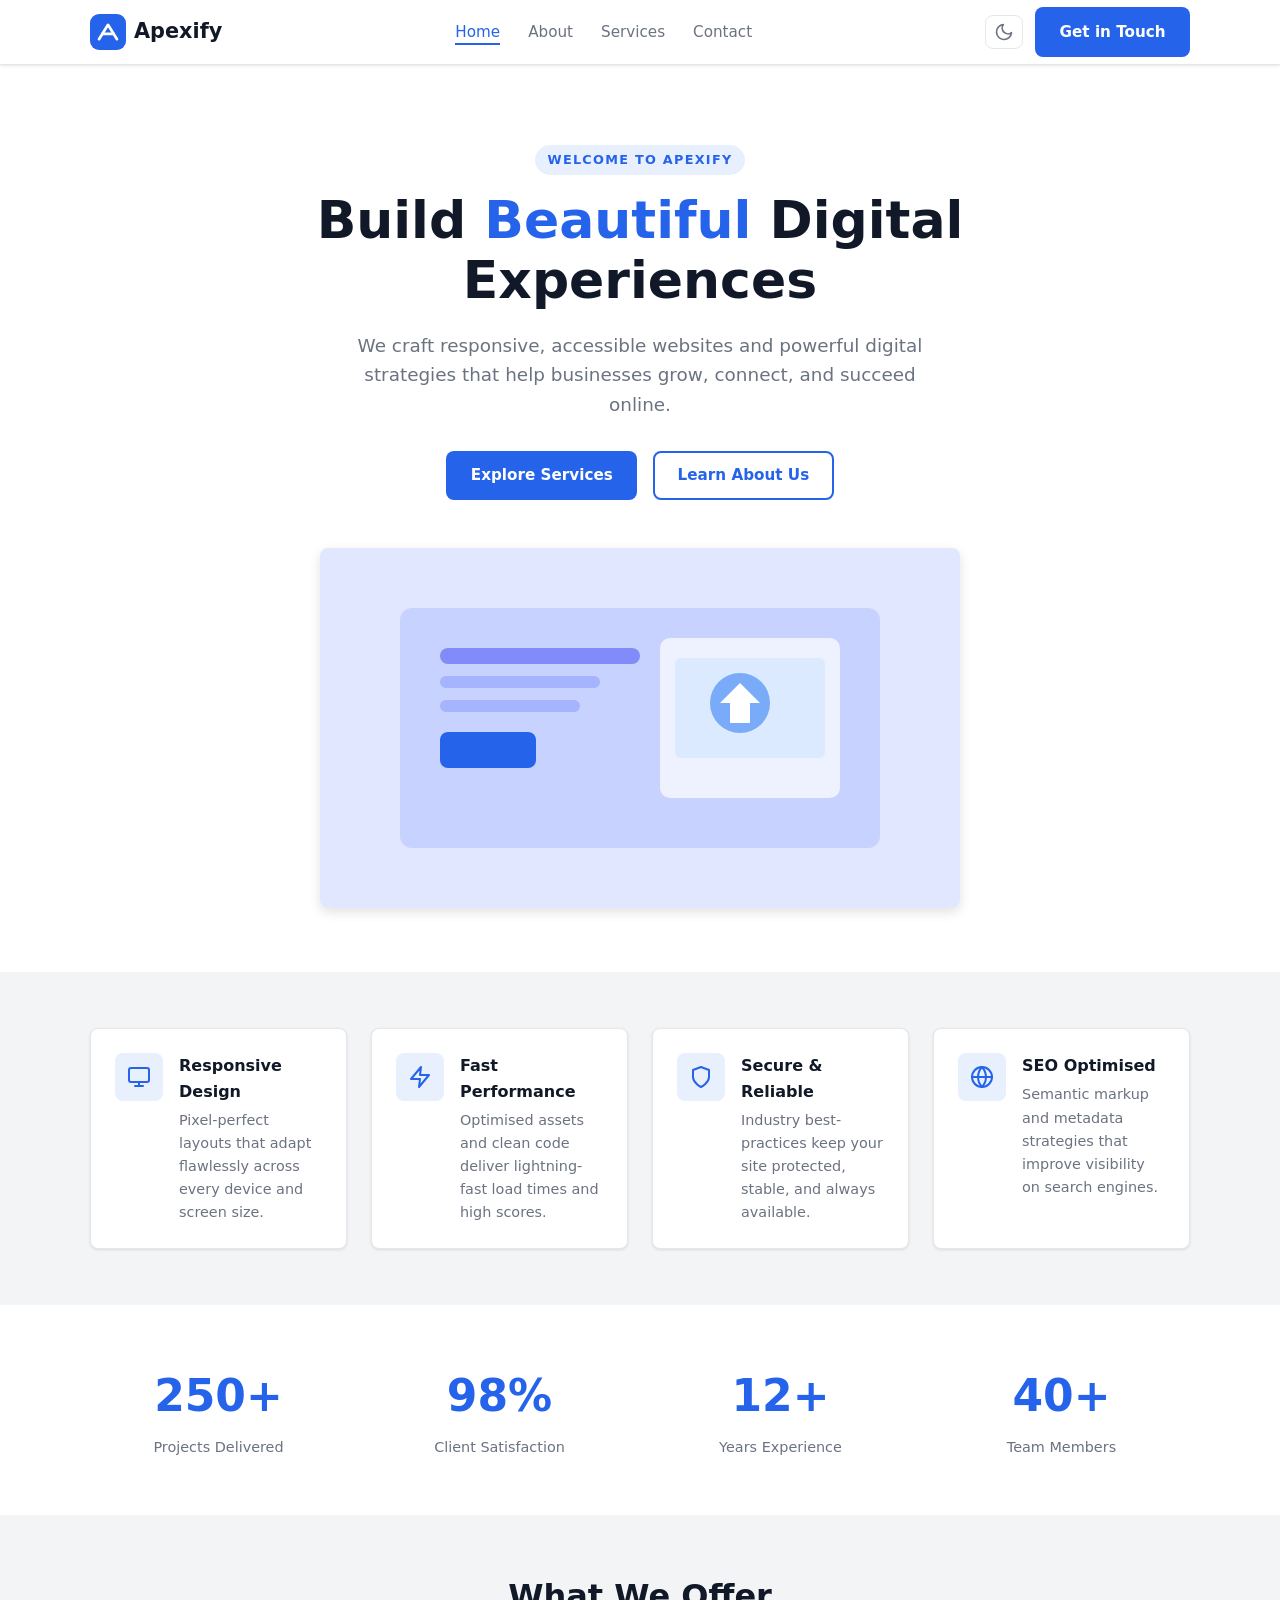
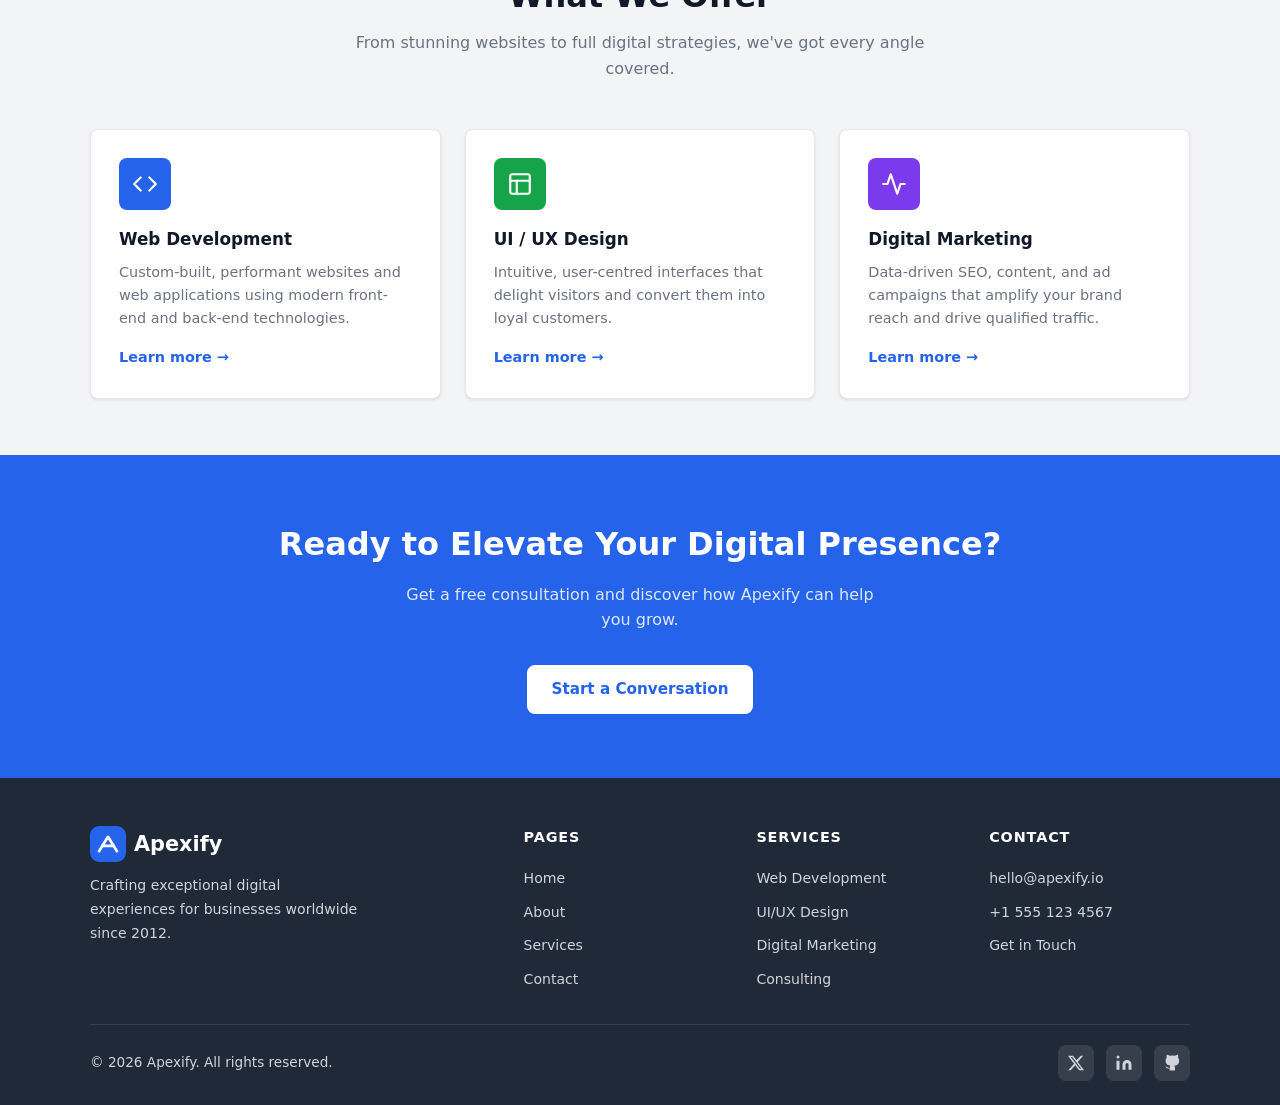
==== index.html @ 5caa7f43 "Add responsive multi-page website (Home, About, Services, Contact) with dark mode toggle" ====
<!DOCTYPE html>
<html lang="en">
<head>
  <meta charset="UTF-8" />
  <meta name="viewport" content="width=device-width, initial-scale=1.0" />
  <title>Apexify – Home</title>
  <meta name="description" content="Apexify delivers world-class web design, development, and digital marketing solutions tailored to your business." />
  <link rel="icon" type="image/svg+xml" href="images/logo.svg" />
  <link rel="stylesheet" href="css/style.css" />
</head>
<body>

  <!-- ===== Navigation ===== -->
  <nav class="navbar" role="navigation" aria-label="Main navigation">
    <div class="container nav-inner">
      <a href="index.html" class="nav-logo">
        <img src="images/logo.svg" alt="Apexify logo" width="36" height="36" />
        Apexify
      </a>

      <ul class="nav-links" role="list">
        <li><a href="index.html">Home</a></li>
        <li><a href="about.html">About</a></li>
        <li><a href="services.html">Services</a></li>
        <li><a href="contact.html">Contact</a></li>
      </ul>

      <div class="nav-actions">
        <button class="theme-toggle" id="theme-toggle" aria-label="Toggle dark mode">
          <!-- Sun icon (shown in dark mode) -->
          <svg class="icon-sun" xmlns="http://www.w3.org/2000/svg" width="20" height="20" viewBox="0 0 24 24"
               fill="none" stroke="currentColor" stroke-width="2" stroke-linecap="round" stroke-linejoin="round"
               aria-hidden="true">
            <circle cx="12" cy="12" r="5"/>
            <line x1="12" y1="1" x2="12" y2="3"/>
            <line x1="12" y1="21" x2="12" y2="23"/>
            <line x1="4.22" y1="4.22" x2="5.64" y2="5.64"/>
            <line x1="18.36" y1="18.36" x2="19.78" y2="19.78"/>
            <line x1="1" y1="12" x2="3" y2="12"/>
            <line x1="21" y1="12" x2="23" y2="12"/>
            <line x1="4.22" y1="19.78" x2="5.64" y2="18.36"/>
            <line x1="18.36" y1="5.64" x2="19.78" y2="4.22"/>
          </svg>
          <!-- Moon icon (shown in light mode) -->
          <svg class="icon-moon" xmlns="http://www.w3.org/2000/svg" width="20" height="20" viewBox="0 0 24 24"
               fill="none" stroke="currentColor" stroke-width="2" stroke-linecap="round" stroke-linejoin="round"
               aria-hidden="true">
            <path d="M21 12.79A9 9 0 1 1 11.21 3 7 7 0 0 0 21 12.79z"/>
          </svg>
        </button>
        <a href="contact.html" class="btn btn-primary">Get in Touch</a>
        <button class="hamburger" id="hamburger" aria-label="Open menu" aria-expanded="false" aria-controls="mobile-menu">
          <span></span><span></span><span></span>
        </button>
      </div>
    </div>

    <!-- Mobile Menu -->
    <div class="mobile-menu" id="mobile-menu" role="menu">
      <a href="index.html" role="menuitem">Home</a>
      <a href="about.html" role="menuitem">About</a>
      <a href="services.html" role="menuitem">Services</a>
      <a href="contact.html" role="menuitem">Contact</a>
    </div>
  </nav>

  <main>

    <!-- ===== Hero ===== -->
    <section class="hero" aria-label="Hero">
      <div class="container">
        <span class="hero-eyebrow">Welcome to Apexify</span>
        <h1>Build <span>Beautiful</span> Digital<br>Experiences</h1>
        <p class="hero-description">
          We craft responsive, accessible websites and powerful digital strategies
          that help businesses grow, connect, and succeed online.
        </p>
        <div class="hero-cta">
          <a href="services.html" class="btn btn-primary">Explore Services</a>
          <a href="about.html" class="btn btn-outline">Learn About Us</a>
        </div>
        <div class="hero-image">
          <img src="images/hero.svg" alt="Website dashboard illustration" width="640" height="360" />
        </div>
      </div>
    </section>

    <!-- ===== Features Strip ===== -->
    <section class="features-strip" aria-label="Key features">
      <div class="container">
        <div class="features-grid">

          <div class="feature-card">
            <div class="feature-icon" aria-hidden="true">
              <svg xmlns="http://www.w3.org/2000/svg" viewBox="0 0 24 24" fill="none"
                   stroke="currentColor" stroke-width="2" stroke-linecap="round" stroke-linejoin="round">
                <rect x="2" y="3" width="20" height="14" rx="2"/>
                <path d="M8 21h8M12 17v4"/>
              </svg>
            </div>
            <div>
              <h3>Responsive Design</h3>
              <p>Pixel-perfect layouts that adapt flawlessly across every device and screen size.</p>
            </div>
          </div>

          <div class="feature-card">
            <div class="feature-icon" aria-hidden="true">
              <svg xmlns="http://www.w3.org/2000/svg" viewBox="0 0 24 24" fill="none"
                   stroke="currentColor" stroke-width="2" stroke-linecap="round" stroke-linejoin="round">
                <path d="M13 2L3 14h9l-1 8 10-12h-9l1-8z"/>
              </svg>
            </div>
            <div>
              <h3>Fast Performance</h3>
              <p>Optimised assets and clean code deliver lightning-fast load times and high scores.</p>
            </div>
          </div>

          <div class="feature-card">
            <div class="feature-icon" aria-hidden="true">
              <svg xmlns="http://www.w3.org/2000/svg" viewBox="0 0 24 24" fill="none"
                   stroke="currentColor" stroke-width="2" stroke-linecap="round" stroke-linejoin="round">
                <path d="M12 22s8-4 8-10V5l-8-3-8 3v7c0 6 8 10 8 10z"/>
              </svg>
            </div>
            <div>
              <h3>Secure & Reliable</h3>
              <p>Industry best-practices keep your site protected, stable, and always available.</p>
            </div>
          </div>

          <div class="feature-card">
            <div class="feature-icon" aria-hidden="true">
              <svg xmlns="http://www.w3.org/2000/svg" viewBox="0 0 24 24" fill="none"
                   stroke="currentColor" stroke-width="2" stroke-linecap="round" stroke-linejoin="round">
                <circle cx="12" cy="12" r="10"/>
                <line x1="2" y1="12" x2="22" y2="12"/>
                <path d="M12 2a15.3 15.3 0 0 1 4 10 15.3 15.3 0 0 1-4 10 15.3 15.3 0 0 1-4-10 15.3 15.3 0 0 1 4-10z"/>
              </svg>
            </div>
            <div>
              <h3>SEO Optimised</h3>
              <p>Semantic markup and metadata strategies that improve visibility on search engines.</p>
            </div>
          </div>

        </div>
      </div>
    </section>

    <!-- ===== Stats ===== -->
    <section class="stats" aria-label="Company statistics">
      <div class="container">
        <div class="stats-grid">
          <div class="stat-item">
            <h3>250+</h3>
            <p>Projects Delivered</p>
          </div>
          <div class="stat-item">
            <h3>98%</h3>
            <p>Client Satisfaction</p>
          </div>
          <div class="stat-item">
            <h3>12+</h3>
            <p>Years Experience</p>
          </div>
          <div class="stat-item">
            <h3>40+</h3>
            <p>Team Members</p>
          </div>
        </div>
      </div>
    </section>

    <!-- ===== Services Preview ===== -->
    <section class="services-preview" aria-label="Services overview">
      <div class="container">
        <div class="section-header">
          <h2 class="section-title">What We Offer</h2>
          <p class="section-subtitle">
            From stunning websites to full digital strategies, we've got every angle covered.
          </p>
        </div>
        <div class="cards-grid">

          <article class="card">
            <div class="card-icon blue" aria-hidden="true">
              <svg xmlns="http://www.w3.org/2000/svg" viewBox="0 0 24 24" fill="none"
                   stroke="currentColor" stroke-width="2" stroke-linecap="round" stroke-linejoin="round">
                <polyline points="16 18 22 12 16 6"/>
                <polyline points="8 6 2 12 8 18"/>
              </svg>
            </div>
            <h3>Web Development</h3>
            <p>Custom-built, performant websites and web applications using modern front-end and back-end technologies.</p>
            <a href="services.html" class="card-link">Learn more →</a>
          </article>

          <article class="card">
            <div class="card-icon green" aria-hidden="true">
              <svg xmlns="http://www.w3.org/2000/svg" viewBox="0 0 24 24" fill="none"
                   stroke="currentColor" stroke-width="2" stroke-linecap="round" stroke-linejoin="round">
                <rect x="3" y="3" width="18" height="18" rx="2"/>
                <path d="M3 9h18M9 21V9"/>
              </svg>
            </div>
            <h3>UI / UX Design</h3>
            <p>Intuitive, user-centred interfaces that delight visitors and convert them into loyal customers.</p>
            <a href="services.html" class="card-link">Learn more →</a>
          </article>

          <article class="card">
            <div class="card-icon purple" aria-hidden="true">
              <svg xmlns="http://www.w3.org/2000/svg" viewBox="0 0 24 24" fill="none"
                   stroke="currentColor" stroke-width="2" stroke-linecap="round" stroke-linejoin="round">
                <polyline points="22 12 18 12 15 21 9 3 6 12 2 12"/>
              </svg>
            </div>
            <h3>Digital Marketing</h3>
            <p>Data-driven SEO, content, and ad campaigns that amplify your brand reach and drive qualified traffic.</p>
            <a href="services.html" class="card-link">Learn more →</a>
          </article>

        </div>
      </div>
    </section>

    <!-- ===== CTA Banner ===== -->
    <section class="cta-banner" aria-label="Call to action">
      <div class="container">
        <h2>Ready to Elevate Your Digital Presence?</h2>
        <p>Get a free consultation and discover how Apexify can help you grow.</p>
        <a href="contact.html" class="btn btn-white">Start a Conversation</a>
      </div>
    </section>

  </main>

  <!-- ===== Footer ===== -->
  <footer class="footer" role="contentinfo">
    <div class="container">
      <div class="footer-grid">
        <div class="footer-brand">
          <a href="index.html" class="nav-logo">
            <img src="images/logo.svg" alt="Apexify logo" width="32" height="32" />
            Apexify
          </a>
          <p>Crafting exceptional digital experiences for businesses worldwide since 2012.</p>
        </div>

        <div class="footer-col">
          <h4>Pages</h4>
          <ul>
            <li><a href="index.html">Home</a></li>
            <li><a href="about.html">About</a></li>
            <li><a href="services.html">Services</a></li>
            <li><a href="contact.html">Contact</a></li>
          </ul>
        </div>

        <div class="footer-col">
          <h4>Services</h4>
          <ul>
            <li><a href="services.html">Web Development</a></li>
            <li><a href="services.html">UI/UX Design</a></li>
            <li><a href="services.html">Digital Marketing</a></li>
            <li><a href="services.html">Consulting</a></li>
          </ul>
        </div>

        <div class="footer-col">
          <h4>Contact</h4>
          <ul>
            <li><a href="mailto:hello@apexify.io">hello@apexify.io</a></li>
            <li><a href="tel:+15551234567">+1 555 123 4567</a></li>
            <li><a href="contact.html">Get in Touch</a></li>
          </ul>
        </div>
      </div>

      <div class="footer-bottom">
        <p>&copy; <span id="year"></span> Apexify. All rights reserved.</p>
        <div class="social-links" aria-label="Social media links">
          <!-- Twitter / X -->
          <a href="#" aria-label="Twitter">
            <svg xmlns="http://www.w3.org/2000/svg" viewBox="0 0 24 24" fill="currentColor" aria-hidden="true">
              <path d="M18.244 2.25h3.308l-7.227 8.26 8.502 11.24H16.17l-5.214-6.817L4.99 21.75H1.68l7.73-8.835L1.254 2.25H8.08l4.713 6.231zm-1.161 17.52h1.833L7.084 4.126H5.117z"/>
            </svg>
          </a>
          <!-- LinkedIn -->
          <a href="#" aria-label="LinkedIn">
            <svg xmlns="http://www.w3.org/2000/svg" viewBox="0 0 24 24" fill="currentColor" aria-hidden="true">
              <path d="M16 8a6 6 0 0 1 6 6v7h-4v-7a2 2 0 0 0-2-2 2 2 0 0 0-2 2v7h-4v-7a6 6 0 0 1 6-6z"/>
              <rect x="2" y="9" width="4" height="12"/>
              <circle cx="4" cy="4" r="2"/>
            </svg>
          </a>
          <!-- GitHub -->
          <a href="#" aria-label="GitHub">
            <svg xmlns="http://www.w3.org/2000/svg" viewBox="0 0 24 24" fill="currentColor" aria-hidden="true">
              <path d="M9 19c-5 1.5-5-2.5-7-3m14 6v-3.87a3.37 3.37 0 0 0-.94-2.61c3.14-.35 6.44-1.54 6.44-7A5.44 5.44 0 0 0 20 4.77 5.07 5.07 0 0 0 19.91 1S18.73.65 16 2.48a13.38 13.38 0 0 0-7 0C6.27.65 5.09 1 5.09 1A5.07 5.07 0 0 0 5 4.77a5.44 5.44 0 0 0-1.5 3.78c0 5.42 3.3 6.61 6.44 7A3.37 3.37 0 0 0 9 18.13V22"/>
            </svg>
          </a>
        </div>
      </div>
    </div>
  </footer>

  <!-- Back to top -->
  <button class="back-to-top" id="back-to-top" aria-label="Back to top">
    <svg xmlns="http://www.w3.org/2000/svg" viewBox="0 0 24 24" fill="none"
         stroke="currentColor" stroke-width="2" stroke-linecap="round" stroke-linejoin="round" aria-hidden="true">
      <polyline points="18 15 12 9 6 15"/>
    </svg>
  </button>

  <script>
    document.getElementById('year').textContent = new Date().getFullYear();
  </script>
  <script src="js/main.js"></script>
</body>
</html>
---- css/style.css ----
/* =========================================================
   style.css – Mobile-first responsive stylesheet
   ========================================================= */

/* ---------- CSS Custom Properties ---------- */
:root {
  --clr-primary: #2563eb;
  --clr-primary-dark: #1d4ed8;
  --clr-accent: #f59e0b;
  --clr-bg: #ffffff;
  --clr-bg-alt: #f3f4f6;
  --clr-text: #111827;
  --clr-text-muted: #6b7280;
  --clr-border: #e5e7eb;
  --clr-card-bg: #ffffff;
  --clr-nav-bg: #ffffff;
  --clr-footer-bg: #1f2937;
  --clr-footer-text: #d1d5db;
  --shadow-sm: 0 1px 3px rgba(0, 0, 0, 0.1);
  --shadow-md: 0 4px 12px rgba(0, 0, 0, 0.12);
  --radius: 0.5rem;
  --transition: 0.3s ease;
  --font-sans: 'Segoe UI', system-ui, -apple-system, sans-serif;
  --max-w: 1100px;
}

/* Dark Mode */
[data-theme="dark"] {
  --clr-bg: #0f172a;
  --clr-bg-alt: #1e293b;
  --clr-text: #f1f5f9;
  --clr-text-muted: #94a3b8;
  --clr-border: #334155;
  --clr-card-bg: #1e293b;
  --clr-nav-bg: #0f172a;
  --clr-footer-bg: #020617;
  --clr-footer-text: #94a3b8;
  --shadow-sm: 0 1px 3px rgba(0, 0, 0, 0.4);
  --shadow-md: 0 4px 12px rgba(0, 0, 0, 0.5);
}

/* ---------- Reset & Base ---------- */
*, *::before, *::after {
  box-sizing: border-box;
  margin: 0;
  padding: 0;
}

html {
  scroll-behavior: smooth;
  font-size: 16px;
}

body {
  font-family: var(--font-sans);
  background-color: var(--clr-bg);
  color: var(--clr-text);
  line-height: 1.6;
  transition: background-color var(--transition), color var(--transition);
}

img {
  max-width: 100%;
  height: auto;
  display: block;
}

a {
  color: var(--clr-primary);
  text-decoration: none;
  transition: color var(--transition);
}

a:hover {
  color: var(--clr-primary-dark);
}

ul {
  list-style: none;
}

/* ---------- Utility ---------- */
.container {
  width: 90%;
  max-width: var(--max-w);
  margin-inline: auto;
}

.section-title {
  font-size: clamp(1.5rem, 4vw, 2rem);
  font-weight: 700;
  margin-bottom: 0.5rem;
  color: var(--clr-text);
}

.section-subtitle {
  font-size: 1rem;
  color: var(--clr-text-muted);
  margin-bottom: 2.5rem;
  max-width: 600px;
}

.section-header {
  text-align: center;
  margin-bottom: 3rem;
}

.section-header .section-subtitle {
  margin-inline: auto;
}

.btn {
  display: inline-flex;
  align-items: center;
  gap: 0.4rem;
  padding: 0.65rem 1.4rem;
  border-radius: var(--radius);
  font-weight: 600;
  font-size: 0.95rem;
  cursor: pointer;
  transition: background-color var(--transition), color var(--transition), transform 0.15s;
  border: 2px solid transparent;
}

.btn:active {
  transform: scale(0.97);
}

.btn-primary {
  background: var(--clr-primary);
  color: #fff;
}

.btn-primary:hover {
  background: var(--clr-primary-dark);
  color: #fff;
}

.btn-outline {
  background: transparent;
  color: var(--clr-primary);
  border-color: var(--clr-primary);
}

.btn-outline:hover {
  background: var(--clr-primary);
  color: #fff;
}

/* ---------- Navigation ---------- */
.navbar {
  position: sticky;
  top: 0;
  z-index: 100;
  background: var(--clr-nav-bg);
  border-bottom: 1px solid var(--clr-border);
  box-shadow: var(--shadow-sm);
  transition: background-color var(--transition);
}

.nav-inner {
  display: flex;
  align-items: center;
  justify-content: space-between;
  height: 64px;
}

.nav-logo {
  display: flex;
  align-items: center;
  gap: 0.5rem;
  font-size: 1.3rem;
  font-weight: 700;
  color: var(--clr-text);
}

.nav-logo img {
  width: 36px;
  height: 36px;
}

.nav-links {
  display: none;
  gap: 1.75rem;
}

.nav-links a {
  font-size: 0.95rem;
  font-weight: 500;
  color: var(--clr-text-muted);
  position: relative;
  padding-bottom: 2px;
}

.nav-links a::after {
  content: '';
  position: absolute;
  bottom: -2px;
  left: 0;
  width: 0;
  height: 2px;
  background: var(--clr-primary);
  transition: width var(--transition);
}

.nav-links a:hover,
.nav-links a.active {
  color: var(--clr-primary);
}

.nav-links a:hover::after,
.nav-links a.active::after {
  width: 100%;
}

.nav-actions {
  display: flex;
  align-items: center;
  gap: 0.75rem;
}

/* Dark Mode Toggle Button */
.theme-toggle {
  background: none;
  border: 1px solid var(--clr-border);
  border-radius: var(--radius);
  padding: 0.4rem 0.5rem;
  cursor: pointer;
  display: flex;
  align-items: center;
  justify-content: center;
  color: var(--clr-text-muted);
  transition: background-color var(--transition), border-color var(--transition), color var(--transition);
}

.theme-toggle:hover {
  background: var(--clr-bg-alt);
  color: var(--clr-text);
}

.theme-toggle .icon-sun { display: none; }
.theme-toggle .icon-moon { display: block; }

[data-theme="dark"] .theme-toggle .icon-sun { display: block; }
[data-theme="dark"] .theme-toggle .icon-moon { display: none; }

/* Hamburger */
.hamburger {
  background: none;
  border: none;
  cursor: pointer;
  padding: 0.4rem;
  display: flex;
  flex-direction: column;
  gap: 5px;
}

.hamburger span {
  display: block;
  width: 24px;
  height: 2px;
  background: var(--clr-text);
  border-radius: 2px;
  transition: transform var(--transition), opacity var(--transition);
}

.hamburger.open span:nth-child(1) { transform: translateY(7px) rotate(45deg); }
.hamburger.open span:nth-child(2) { opacity: 0; }
.hamburger.open span:nth-child(3) { transform: translateY(-7px) rotate(-45deg); }

/* Mobile Menu */
.mobile-menu {
  display: none;
  flex-direction: column;
  gap: 0;
  background: var(--clr-nav-bg);
  border-top: 1px solid var(--clr-border);
}

.mobile-menu.open {
  display: flex;
}

.mobile-menu a {
  padding: 0.85rem 1.5rem;
  font-weight: 500;
  color: var(--clr-text-muted);
  border-bottom: 1px solid var(--clr-border);
}

.mobile-menu a:hover,
.mobile-menu a.active {
  color: var(--clr-primary);
  background: var(--clr-bg-alt);
}

/* ---------- Hero Section ---------- */
.hero {
  padding: 4rem 0 3rem;
  text-align: center;
}

.hero-eyebrow {
  display: inline-block;
  font-size: 0.8rem;
  font-weight: 700;
  letter-spacing: 0.1em;
  text-transform: uppercase;
  color: var(--clr-primary);
  background: rgba(37, 99, 235, 0.1);
  padding: 0.3rem 0.8rem;
  border-radius: 999px;
  margin-bottom: 1rem;
}

.hero h1 {
  font-size: clamp(2rem, 6vw, 3.25rem);
  font-weight: 800;
  line-height: 1.15;
  margin-bottom: 1.25rem;
  color: var(--clr-text);
}

.hero h1 span {
  color: var(--clr-primary);
}

.hero-description {
  font-size: clamp(1rem, 2.5vw, 1.15rem);
  color: var(--clr-text-muted);
  max-width: 580px;
  margin-inline: auto;
  margin-bottom: 2rem;
}

.hero-cta {
  display: flex;
  gap: 1rem;
  justify-content: center;
  flex-wrap: wrap;
}

.hero-image {
  margin-top: 3rem;
  display: flex;
  justify-content: center;
}

.hero-image img {
  border-radius: var(--radius);
  box-shadow: var(--shadow-md);
  max-width: 640px;
  width: 100%;
}

/* ---------- Features Strip ---------- */
.features-strip {
  padding: 3.5rem 0;
  background: var(--clr-bg-alt);
  transition: background-color var(--transition);
}

.features-grid {
  display: grid;
  grid-template-columns: 1fr;
  gap: 1.5rem;
}

.feature-card {
  background: var(--clr-card-bg);
  border: 1px solid var(--clr-border);
  border-radius: var(--radius);
  padding: 1.5rem;
  display: flex;
  gap: 1rem;
  align-items: flex-start;
  box-shadow: var(--shadow-sm);
  transition: box-shadow var(--transition), background-color var(--transition), border-color var(--transition);
}

.feature-card:hover {
  box-shadow: var(--shadow-md);
}

.feature-icon {
  flex-shrink: 0;
  width: 48px;
  height: 48px;
  background: rgba(37, 99, 235, 0.1);
  border-radius: var(--radius);
  display: flex;
  align-items: center;
  justify-content: center;
  color: var(--clr-primary);
}

.feature-icon svg {
  width: 24px;
  height: 24px;
}

.feature-card h3 {
  font-size: 1rem;
  font-weight: 600;
  margin-bottom: 0.3rem;
}

.feature-card p {
  font-size: 0.9rem;
  color: var(--clr-text-muted);
}

/* ---------- Stats Section ---------- */
.stats {
  padding: 3.5rem 0;
}

.stats-grid {
  display: grid;
  grid-template-columns: repeat(2, 1fr);
  gap: 1.5rem;
  text-align: center;
}

.stat-item h3 {
  font-size: clamp(2rem, 5vw, 2.75rem);
  font-weight: 800;
  color: var(--clr-primary);
}

.stat-item p {
  font-size: 0.9rem;
  color: var(--clr-text-muted);
  margin-top: 0.25rem;
}

/* ---------- Services Preview Cards ---------- */
.services-preview {
  padding: 3.5rem 0;
  background: var(--clr-bg-alt);
  transition: background-color var(--transition);
}

.cards-grid {
  display: grid;
  grid-template-columns: 1fr;
  gap: 1.5rem;
}

.card {
  background: var(--clr-card-bg);
  border: 1px solid var(--clr-border);
  border-radius: var(--radius);
  padding: 1.75rem;
  box-shadow: var(--shadow-sm);
  transition: transform 0.2s, box-shadow var(--transition), background-color var(--transition), border-color var(--transition);
}

.card:hover {
  transform: translateY(-3px);
  box-shadow: var(--shadow-md);
}

.card-icon {
  width: 52px;
  height: 52px;
  border-radius: var(--radius);
  display: flex;
  align-items: center;
  justify-content: center;
  margin-bottom: 1rem;
  color: #fff;
}

.card-icon.blue   { background: #2563eb; }
.card-icon.green  { background: #16a34a; }
.card-icon.purple { background: #7c3aed; }
.card-icon.orange { background: #ea580c; }

.card-icon svg {
  width: 26px;
  height: 26px;
}

.card h3 {
  font-size: 1.05rem;
  font-weight: 600;
  margin-bottom: 0.5rem;
}

.card p {
  font-size: 0.9rem;
  color: var(--clr-text-muted);
  line-height: 1.6;
}

.card-link {
  display: inline-flex;
  align-items: center;
  gap: 0.3rem;
  margin-top: 1rem;
  font-size: 0.9rem;
  font-weight: 600;
  color: var(--clr-primary);
}

.card-link:hover {
  gap: 0.5rem;
}

/* ---------- CTA Banner ---------- */
.cta-banner {
  padding: 4rem 0;
  background: var(--clr-primary);
  text-align: center;
  color: #fff;
}

.cta-banner h2 {
  font-size: clamp(1.5rem, 4vw, 2rem);
  font-weight: 700;
  margin-bottom: 0.75rem;
}

.cta-banner p {
  font-size: 1rem;
  opacity: 0.85;
  margin-bottom: 2rem;
  max-width: 500px;
  margin-inline: auto;
  margin-bottom: 2rem;
}

.cta-banner .btn-white {
  background: #fff;
  color: var(--clr-primary);
  border-color: #fff;
}

.cta-banner .btn-white:hover {
  background: #e0e7ff;
  color: var(--clr-primary-dark);
}

/* ---------- About Page ---------- */
.page-hero {
  padding: 3.5rem 0 2.5rem;
  background: var(--clr-bg-alt);
  transition: background-color var(--transition);
}

.page-hero h1 {
  font-size: clamp(1.8rem, 5vw, 2.75rem);
  font-weight: 800;
  margin-bottom: 0.75rem;
}

.page-hero p {
  font-size: 1.05rem;
  color: var(--clr-text-muted);
  max-width: 600px;
}

.about-intro {
  padding: 3.5rem 0;
}

.about-grid {
  display: grid;
  grid-template-columns: 1fr;
  gap: 2.5rem;
  align-items: center;
}

.about-text h2 {
  font-size: clamp(1.4rem, 3.5vw, 1.9rem);
  font-weight: 700;
  margin-bottom: 1rem;
}

.about-text p {
  color: var(--clr-text-muted);
  margin-bottom: 1rem;
}

.about-image img {
  border-radius: var(--radius);
  box-shadow: var(--shadow-md);
}

.values {
  padding: 3.5rem 0;
  background: var(--clr-bg-alt);
  transition: background-color var(--transition);
}

.values-grid {
  display: grid;
  grid-template-columns: 1fr;
  gap: 1.25rem;
}

.value-item {
  background: var(--clr-card-bg);
  border: 1px solid var(--clr-border);
  border-radius: var(--radius);
  padding: 1.5rem;
  display: flex;
  gap: 1rem;
  align-items: flex-start;
  transition: background-color var(--transition), border-color var(--transition);
}

.value-icon {
  flex-shrink: 0;
  width: 44px;
  height: 44px;
  border-radius: var(--radius);
  display: flex;
  align-items: center;
  justify-content: center;
  color: #fff;
  font-size: 1.2rem;
}

.value-icon.c1 { background: #2563eb; }
.value-icon.c2 { background: #16a34a; }
.value-icon.c3 { background: #7c3aed; }
.value-icon.c4 { background: #ea580c; }

.value-item h3 {
  font-size: 1rem;
  font-weight: 600;
  margin-bottom: 0.3rem;
}

.value-item p {
  font-size: 0.9rem;
  color: var(--clr-text-muted);
}

.team {
  padding: 3.5rem 0;
}

.team-grid {
  display: grid;
  grid-template-columns: 1fr;
  gap: 1.5rem;
}

.team-card {
  background: var(--clr-card-bg);
  border: 1px solid var(--clr-border);
  border-radius: var(--radius);
  padding: 1.75rem 1.5rem;
  text-align: center;
  box-shadow: var(--shadow-sm);
  transition: transform 0.2s, box-shadow var(--transition), background-color var(--transition), border-color var(--transition);
}

.team-card:hover {
  transform: translateY(-3px);
  box-shadow: var(--shadow-md);
}

.team-avatar {
  width: 80px;
  height: 80px;
  border-radius: 50%;
  margin-inline: auto;
  margin-bottom: 1rem;
  overflow: hidden;
  background: var(--clr-bg-alt);
  display: flex;
  align-items: center;
  justify-content: center;
}

.team-avatar img {
  width: 100%;
  height: 100%;
  object-fit: cover;
}

.team-card h3 {
  font-size: 1rem;
  font-weight: 600;
  margin-bottom: 0.2rem;
}

.team-card .role {
  font-size: 0.85rem;
  color: var(--clr-primary);
  font-weight: 500;
  margin-bottom: 0.5rem;
}

.team-card p {
  font-size: 0.88rem;
  color: var(--clr-text-muted);
}

/* ---------- Services Page ---------- */
.services-list {
  padding: 3.5rem 0;
}

.service-item {
  display: grid;
  grid-template-columns: 1fr;
  gap: 2rem;
  align-items: center;
  padding: 2.5rem 0;
  border-bottom: 1px solid var(--clr-border);
}

.service-item:last-child {
  border-bottom: none;
}

.service-item.reverse {
  direction: ltr;
}

.service-image img {
  border-radius: var(--radius);
  box-shadow: var(--shadow-md);
}

.service-content h2 {
  font-size: clamp(1.3rem, 3vw, 1.75rem);
  font-weight: 700;
  margin-bottom: 0.75rem;
}

.service-content p {
  color: var(--clr-text-muted);
  margin-bottom: 1rem;
}

.service-content ul {
  margin-bottom: 1.5rem;
}

.service-content ul li {
  display: flex;
  align-items: center;
  gap: 0.5rem;
  font-size: 0.9rem;
  color: var(--clr-text-muted);
  margin-bottom: 0.4rem;
}

.service-content ul li::before {
  content: '';
  display: inline-block;
  width: 8px;
  height: 8px;
  border-radius: 50%;
  background: var(--clr-primary);
  flex-shrink: 0;
}

.pricing {
  padding: 3.5rem 0;
  background: var(--clr-bg-alt);
  transition: background-color var(--transition);
}

.pricing-grid {
  display: grid;
  grid-template-columns: 1fr;
  gap: 1.5rem;
}

.pricing-card {
  background: var(--clr-card-bg);
  border: 2px solid var(--clr-border);
  border-radius: var(--radius);
  padding: 2rem 1.75rem;
  position: relative;
  transition: background-color var(--transition), border-color var(--transition);
}

.pricing-card.featured {
  border-color: var(--clr-primary);
}

.pricing-badge {
  position: absolute;
  top: -12px;
  left: 50%;
  transform: translateX(-50%);
  background: var(--clr-primary);
  color: #fff;
  font-size: 0.75rem;
  font-weight: 700;
  padding: 0.2rem 0.75rem;
  border-radius: 999px;
  letter-spacing: 0.05em;
  text-transform: uppercase;
}

.pricing-card h3 {
  font-size: 1.05rem;
  font-weight: 600;
  margin-bottom: 0.5rem;
}

.pricing-price {
  font-size: 2.5rem;
  font-weight: 800;
  color: var(--clr-primary);
  margin-bottom: 0.25rem;
}

.pricing-price span {
  font-size: 1rem;
  font-weight: 400;
  color: var(--clr-text-muted);
}

.pricing-desc {
  font-size: 0.88rem;
  color: var(--clr-text-muted);
  margin-bottom: 1.5rem;
}

.pricing-features {
  margin-bottom: 1.75rem;
}

.pricing-features li {
  display: flex;
  align-items: center;
  gap: 0.5rem;
  font-size: 0.9rem;
  padding: 0.35rem 0;
  border-bottom: 1px solid var(--clr-border);
  color: var(--clr-text-muted);
}

.pricing-features li:last-child {
  border-bottom: none;
}

.pricing-features li svg {
  width: 16px;
  height: 16px;
  color: #16a34a;
  flex-shrink: 0;
}

/* ---------- Contact Page ---------- */
.contact-section {
  padding: 3.5rem 0;
}

.contact-grid {
  display: grid;
  grid-template-columns: 1fr;
  gap: 2.5rem;
}

.contact-info h2 {
  font-size: clamp(1.3rem, 3.5vw, 1.75rem);
  font-weight: 700;
  margin-bottom: 0.75rem;
}

.contact-info > p {
  color: var(--clr-text-muted);
  margin-bottom: 2rem;
}

.info-items {
  display: flex;
  flex-direction: column;
  gap: 1.25rem;
}

.info-item {
  display: flex;
  gap: 0.85rem;
  align-items: flex-start;
}

.info-item-icon {
  flex-shrink: 0;
  width: 44px;
  height: 44px;
  background: rgba(37, 99, 235, 0.1);
  border-radius: var(--radius);
  display: flex;
  align-items: center;
  justify-content: center;
  color: var(--clr-primary);
}

.info-item-icon svg {
  width: 22px;
  height: 22px;
}

.info-item h4 {
  font-size: 0.9rem;
  font-weight: 600;
  margin-bottom: 0.15rem;
}

.info-item p,
.info-item a {
  font-size: 0.9rem;
  color: var(--clr-text-muted);
}

/* Contact Form */
.contact-form-wrap {
  background: var(--clr-card-bg);
  border: 1px solid var(--clr-border);
  border-radius: var(--radius);
  padding: 2rem;
  box-shadow: var(--shadow-sm);
  transition: background-color var(--transition), border-color var(--transition);
}

.contact-form-wrap h3 {
  font-size: 1.15rem;
  font-weight: 600;
  margin-bottom: 1.5rem;
}

.form-row {
  display: grid;
  grid-template-columns: 1fr;
  gap: 1rem;
  margin-bottom: 1rem;
}

.form-group {
  display: flex;
  flex-direction: column;
  gap: 0.35rem;
}

.form-group label {
  font-size: 0.875rem;
  font-weight: 500;
  color: var(--clr-text);
}

.form-group input,
.form-group select,
.form-group textarea {
  width: 100%;
  padding: 0.65rem 0.9rem;
  border: 1px solid var(--clr-border);
  border-radius: var(--radius);
  background: var(--clr-bg);
  color: var(--clr-text);
  font-family: inherit;
  font-size: 0.95rem;
  transition: border-color var(--transition), background-color var(--transition), color var(--transition);
  outline: none;
}

.form-group input:focus,
.form-group select:focus,
.form-group textarea:focus {
  border-color: var(--clr-primary);
  box-shadow: 0 0 0 3px rgba(37, 99, 235, 0.15);
}

.form-group textarea {
  resize: vertical;
  min-height: 130px;
}

.form-submit {
  margin-top: 1.25rem;
  width: 100%;
  justify-content: center;
  font-size: 1rem;
  padding: 0.8rem 1.5rem;
}

/* Success Message */
.form-success {
  display: none;
  text-align: center;
  padding: 1.5rem;
  background: rgba(22, 163, 74, 0.1);
  border: 1px solid #16a34a;
  border-radius: var(--radius);
  color: #15803d;
  margin-top: 1rem;
}

.form-success.visible {
  display: block;
}

/* Map Placeholder */
.map-section {
  padding: 0 0 3.5rem;
}

.map-placeholder {
  background: var(--clr-bg-alt);
  border: 1px solid var(--clr-border);
  border-radius: var(--radius);
  height: 280px;
  display: flex;
  flex-direction: column;
  align-items: center;
  justify-content: center;
  color: var(--clr-text-muted);
  gap: 0.75rem;
  transition: background-color var(--transition), border-color var(--transition);
}

.map-placeholder svg {
  width: 40px;
  height: 40px;
  opacity: 0.5;
}

/* ---------- Footer ---------- */
.footer {
  background: var(--clr-footer-bg);
  color: var(--clr-footer-text);
  padding: 3rem 0 1.5rem;
  transition: background-color var(--transition);
}

.footer-grid {
  display: grid;
  grid-template-columns: 1fr;
  gap: 2rem;
  margin-bottom: 2rem;
}

.footer-brand .nav-logo {
  color: #fff;
  margin-bottom: 0.75rem;
}

.footer-brand p {
  font-size: 0.88rem;
  line-height: 1.7;
  max-width: 280px;
}

.footer-col h4 {
  font-size: 0.9rem;
  font-weight: 600;
  color: #fff;
  margin-bottom: 1rem;
  text-transform: uppercase;
  letter-spacing: 0.06em;
}

.footer-col ul {
  display: flex;
  flex-direction: column;
  gap: 0.5rem;
}

.footer-col ul li a {
  font-size: 0.88rem;
  color: var(--clr-footer-text);
  transition: color var(--transition);
}

.footer-col ul li a:hover {
  color: #fff;
}

.footer-bottom {
  border-top: 1px solid rgba(255, 255, 255, 0.1);
  padding-top: 1.25rem;
  display: flex;
  flex-direction: column;
  gap: 0.75rem;
  align-items: center;
  text-align: center;
  font-size: 0.85rem;
  color: var(--clr-footer-text);
}

.social-links {
  display: flex;
  gap: 0.75rem;
}

.social-links a {
  width: 36px;
  height: 36px;
  border-radius: var(--radius);
  background: rgba(255, 255, 255, 0.1);
  display: flex;
  align-items: center;
  justify-content: center;
  color: var(--clr-footer-text);
  transition: background-color var(--transition), color var(--transition);
}

.social-links a:hover {
  background: var(--clr-primary);
  color: #fff;
}

.social-links svg {
  width: 18px;
  height: 18px;
}

/* ---------- Back to Top ---------- */
.back-to-top {
  position: fixed;
  bottom: 1.5rem;
  right: 1.5rem;
  width: 44px;
  height: 44px;
  background: var(--clr-primary);
  color: #fff;
  border: none;
  border-radius: var(--radius);
  cursor: pointer;
  display: none;
  align-items: center;
  justify-content: center;
  box-shadow: var(--shadow-md);
  z-index: 50;
  transition: background-color var(--transition), transform 0.15s;
}

.back-to-top.visible {
  display: flex;
}

.back-to-top:hover {
  background: var(--clr-primary-dark);
  transform: translateY(-2px);
}

.back-to-top svg {
  width: 20px;
  height: 20px;
}

/* ---------- Responsive Breakpoints ---------- */
@media (min-width: 600px) {
  .features-grid {
    grid-template-columns: repeat(2, 1fr);
  }

  .cards-grid {
    grid-template-columns: repeat(2, 1fr);
  }

  .values-grid {
    grid-template-columns: repeat(2, 1fr);
  }

  .team-grid {
    grid-template-columns: repeat(2, 1fr);
  }

  .pricing-grid {
    grid-template-columns: repeat(2, 1fr);
  }

  .form-row {
    grid-template-columns: repeat(2, 1fr);
  }

  .footer-grid {
    grid-template-columns: repeat(2, 1fr);
  }

  .footer-bottom {
    flex-direction: row;
    justify-content: space-between;
    text-align: left;
  }
}

@media (min-width: 768px) {
  .nav-links {
    display: flex;
  }

  .hamburger {
    display: none;
  }

  .mobile-menu {
    display: none !important;
  }

  .hero {
    padding: 5rem 0 4rem;
  }

  .stats-grid {
    grid-template-columns: repeat(4, 1fr);
  }

  .about-grid {
    grid-template-columns: 1fr 1fr;
  }

  .service-item {
    grid-template-columns: 1fr 1fr;
  }

  .service-item.reverse {
    direction: rtl;
  }

  .service-item.reverse > * {
    direction: ltr;
  }

  .contact-grid {
    grid-template-columns: 1fr 1.5fr;
  }
}

@media (min-width: 900px) {
  .features-grid {
    grid-template-columns: repeat(4, 1fr);
  }

  .cards-grid {
    grid-template-columns: repeat(3, 1fr);
  }

  .values-grid {
    grid-template-columns: repeat(2, 1fr);
  }

  .team-grid {
    grid-template-columns: repeat(3, 1fr);
  }

  .pricing-grid {
    grid-template-columns: repeat(3, 1fr);
  }

  .footer-grid {
    grid-template-columns: 2fr 1fr 1fr 1fr;
  }
}
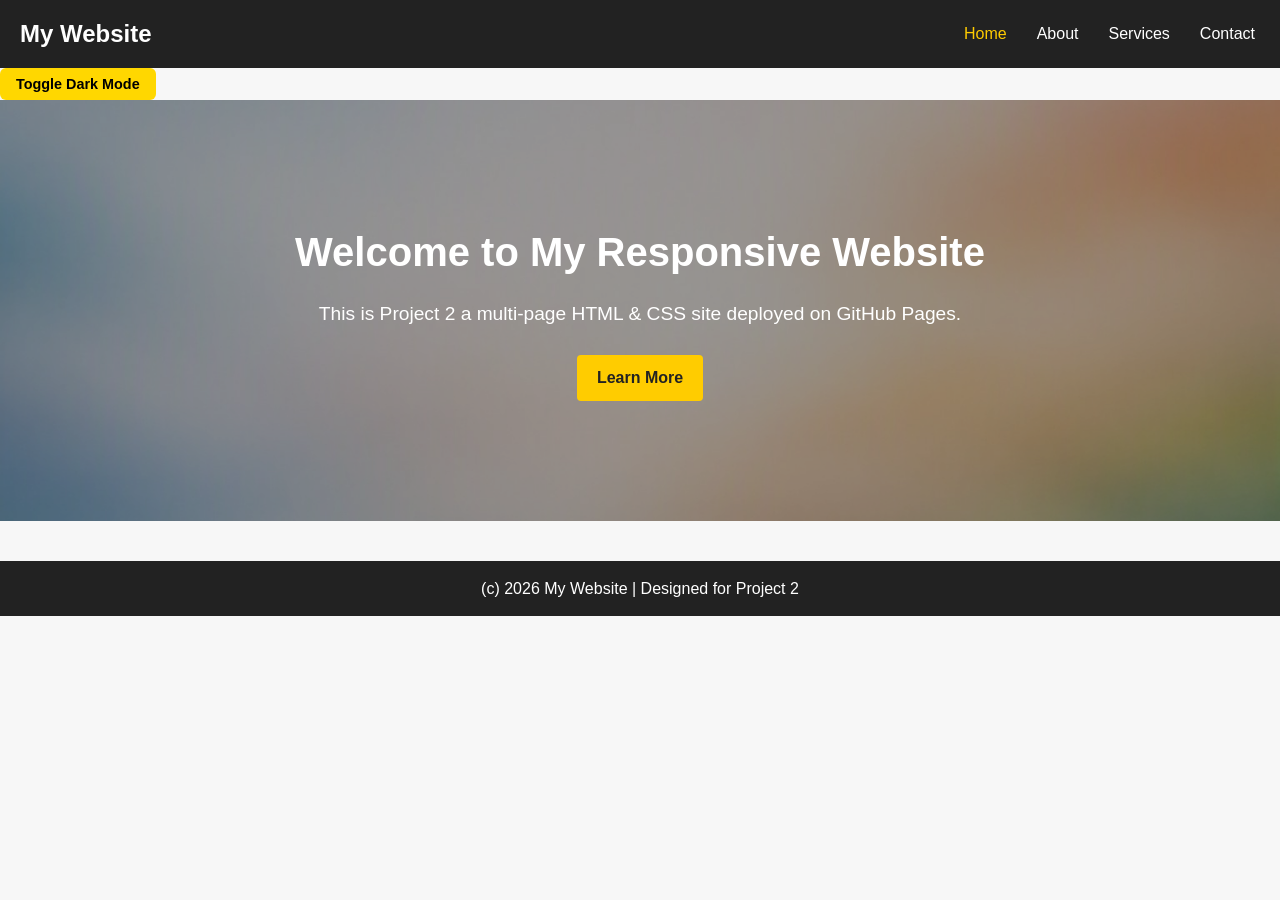
==== commit 403d4e76: "Add dark mode toggle, transitions, accessibility improvements" ====
--- a/index.html
+++ b/index.html
@@ -1,323 +1,44 @@
 <!DOCTYPE html>
 <html lang="en">
 <head>
-  <meta charset="UTF-8" />
-  <meta name="viewport" content="width=device-width, initial-scale=1.0" />
-  <title>Apexify – Home</title>
-  <meta name="description" content="Apexify delivers world-class web design, development, and digital marketing solutions tailored to your business." />
-  <link rel="icon" type="image/svg+xml" href="images/logo.svg" />
-  <link rel="stylesheet" href="css/style.css" />
+    <meta charset="UTF-8">
+    <meta name="viewport" content="width=device-width, initial-scale=1.0">
+    <title>Project 2 Home</title>
+    <link rel="stylesheet" href="css/styles.css">    
 </head>
+
 <body>
+    <header>
+        <nav class="navbar">
+            <a href="index.html" class="logo">My Website</a>
+            
+            <ul class="nav-links">
+                <li><a href="index.html" class="active">Home</a></li>
+                <li><a href="about.html">About</a></li>
+                <li><a href="services.html">Services</a></li>
+                <li><a href="contact.html">Contact</a></li>
+            </ul>
+        </nav>
 
-  <!-- ===== Navigation ===== -->
-  <nav class="navbar" role="navigation" aria-label="Main navigation">
-    <div class="container nav-inner">
-      <a href="index.html" class="nav-logo">
-        <img src="images/logo.svg" alt="Apexify logo" width="36" height="36" />
-        Apexify
-      </a>
+        <button id="theme-toggle" aria-label="Toggle dark mode">Toggle Dark Mode</button>
+    </header>
 
-      <ul class="nav-links" role="list">
-        <li><a href="index.html">Home</a></li>
-        <li><a href="about.html">About</a></li>
-        <li><a href="services.html">Services</a></li>
-        <li><a href="contact.html">Contact</a></li>
-      </ul>
-
-      <div class="nav-actions">
-        <button class="theme-toggle" id="theme-toggle" aria-label="Toggle dark mode">
-          <!-- Sun icon (shown in dark mode) -->
-          <svg class="icon-sun" xmlns="http://www.w3.org/2000/svg" width="20" height="20" viewBox="0 0 24 24"
-               fill="none" stroke="currentColor" stroke-width="2" stroke-linecap="round" stroke-linejoin="round"
-               aria-hidden="true">
-            <circle cx="12" cy="12" r="5"/>
-            <line x1="12" y1="1" x2="12" y2="3"/>
-            <line x1="12" y1="21" x2="12" y2="23"/>
-            <line x1="4.22" y1="4.22" x2="5.64" y2="5.64"/>
-            <line x1="18.36" y1="18.36" x2="19.78" y2="19.78"/>
-            <line x1="1" y1="12" x2="3" y2="12"/>
-            <line x1="21" y1="12" x2="23" y2="12"/>
-            <line x1="4.22" y1="19.78" x2="5.64" y2="18.36"/>
-            <line x1="18.36" y1="5.64" x2="19.78" y2="4.22"/>
-          </svg>
-          <!-- Moon icon (shown in light mode) -->
-          <svg class="icon-moon" xmlns="http://www.w3.org/2000/svg" width="20" height="20" viewBox="0 0 24 24"
-               fill="none" stroke="currentColor" stroke-width="2" stroke-linecap="round" stroke-linejoin="round"
-               aria-hidden="true">
-            <path d="M21 12.79A9 9 0 1 1 11.21 3 7 7 0 0 0 21 12.79z"/>
-          </svg>
-        </button>
-        <a href="contact.html" class="btn btn-primary">Get in Touch</a>
-        <button class="hamburger" id="hamburger" aria-label="Open menu" aria-expanded="false" aria-controls="mobile-menu">
-          <span></span><span></span><span></span>
-        </button>
-      </div>
-    </div>
-
-    <!-- Mobile Menu -->
-    <div class="mobile-menu" id="mobile-menu" role="menu">
-      <a href="index.html" role="menuitem">Home</a>
-      <a href="about.html" role="menuitem">About</a>
-      <a href="services.html" role="menuitem">Services</a>
-      <a href="contact.html" role="menuitem">Contact</a>
-    </div>
-  </nav>
-
-  <main>
-
-    <!-- ===== Hero ===== -->
-    <section class="hero" aria-label="Hero">
-      <div class="container">
-        <span class="hero-eyebrow">Welcome to Apexify</span>
-        <h1>Build <span>Beautiful</span> Digital<br>Experiences</h1>
-        <p class="hero-description">
-          We craft responsive, accessible websites and powerful digital strategies
-          that help businesses grow, connect, and succeed online.
-        </p>
-        <div class="hero-cta">
-          <a href="services.html" class="btn btn-primary">Explore Services</a>
-          <a href="about.html" class="btn btn-outline">Learn About Us</a>
-        </div>
-        <div class="hero-image">
-          <img src="images/hero.svg" alt="Website dashboard illustration" width="640" height="360" />
-        </div>
-      </div>
+    <section class="hero">
+        <h2>Welcome to My Responsive Website</h2>
+        <p>This is Project 2 a multi-page HTML & CSS site deployed on GitHub Pages.</p>
+        <a href="about.html" class="btn">Learn More</a>
     </section>
 
-    <!-- ===== Features Strip ===== -->
-    <section class="features-strip" aria-label="Key features">
-      <div class="container">
-        <div class="features-grid">
+    <footer>
+        <p>(c) 2026 My Website | Designed for Project 2</p>
+    </footer>
 
-          <div class="feature-card">
-            <div class="feature-icon" aria-hidden="true">
-              <svg xmlns="http://www.w3.org/2000/svg" viewBox="0 0 24 24" fill="none"
-                   stroke="currentColor" stroke-width="2" stroke-linecap="round" stroke-linejoin="round">
-                <rect x="2" y="3" width="20" height="14" rx="2"/>
-                <path d="M8 21h8M12 17v4"/>
-              </svg>
-            </div>
-            <div>
-              <h3>Responsive Design</h3>
-              <p>Pixel-perfect layouts that adapt flawlessly across every device and screen size.</p>
-            </div>
-          </div>
+    <script>
+  const toggle = document.getElementById('theme-toggle');
 
-          <div class="feature-card">
-            <div class="feature-icon" aria-hidden="true">
-              <svg xmlns="http://www.w3.org/2000/svg" viewBox="0 0 24 24" fill="none"
-                   stroke="currentColor" stroke-width="2" stroke-linecap="round" stroke-linejoin="round">
-                <path d="M13 2L3 14h9l-1 8 10-12h-9l1-8z"/>
-              </svg>
-            </div>
-            <div>
-              <h3>Fast Performance</h3>
-              <p>Optimised assets and clean code deliver lightning-fast load times and high scores.</p>
-            </div>
-          </div>
-
-          <div class="feature-card">
-            <div class="feature-icon" aria-hidden="true">
-              <svg xmlns="http://www.w3.org/2000/svg" viewBox="0 0 24 24" fill="none"
-                   stroke="currentColor" stroke-width="2" stroke-linecap="round" stroke-linejoin="round">
-                <path d="M12 22s8-4 8-10V5l-8-3-8 3v7c0 6 8 10 8 10z"/>
-              </svg>
-            </div>
-            <div>
-              <h3>Secure & Reliable</h3>
-              <p>Industry best-practices keep your site protected, stable, and always available.</p>
-            </div>
-          </div>
-
-          <div class="feature-card">
-            <div class="feature-icon" aria-hidden="true">
-              <svg xmlns="http://www.w3.org/2000/svg" viewBox="0 0 24 24" fill="none"
-                   stroke="currentColor" stroke-width="2" stroke-linecap="round" stroke-linejoin="round">
-                <circle cx="12" cy="12" r="10"/>
-                <line x1="2" y1="12" x2="22" y2="12"/>
-                <path d="M12 2a15.3 15.3 0 0 1 4 10 15.3 15.3 0 0 1-4 10 15.3 15.3 0 0 1-4-10 15.3 15.3 0 0 1 4-10z"/>
-              </svg>
-            </div>
-            <div>
-              <h3>SEO Optimised</h3>
-              <p>Semantic markup and metadata strategies that improve visibility on search engines.</p>
-            </div>
-          </div>
-
-        </div>
-      </div>
-    </section>
-
-    <!-- ===== Stats ===== -->
-    <section class="stats" aria-label="Company statistics">
-      <div class="container">
-        <div class="stats-grid">
-          <div class="stat-item">
-            <h3>250+</h3>
-            <p>Projects Delivered</p>
-          </div>
-          <div class="stat-item">
-            <h3>98%</h3>
-            <p>Client Satisfaction</p>
-          </div>
-          <div class="stat-item">
-            <h3>12+</h3>
-            <p>Years Experience</p>
-          </div>
-          <div class="stat-item">
-            <h3>40+</h3>
-            <p>Team Members</p>
-          </div>
-        </div>
-      </div>
-    </section>
-
-    <!-- ===== Services Preview ===== -->
-    <section class="services-preview" aria-label="Services overview">
-      <div class="container">
-        <div class="section-header">
-          <h2 class="section-title">What We Offer</h2>
-          <p class="section-subtitle">
-            From stunning websites to full digital strategies, we've got every angle covered.
-          </p>
-        </div>
-        <div class="cards-grid">
-
-          <article class="card">
-            <div class="card-icon blue" aria-hidden="true">
-              <svg xmlns="http://www.w3.org/2000/svg" viewBox="0 0 24 24" fill="none"
-                   stroke="currentColor" stroke-width="2" stroke-linecap="round" stroke-linejoin="round">
-                <polyline points="16 18 22 12 16 6"/>
-                <polyline points="8 6 2 12 8 18"/>
-              </svg>
-            </div>
-            <h3>Web Development</h3>
-            <p>Custom-built, performant websites and web applications using modern front-end and back-end technologies.</p>
-            <a href="services.html" class="card-link">Learn more →</a>
-          </article>
-
-          <article class="card">
-            <div class="card-icon green" aria-hidden="true">
-              <svg xmlns="http://www.w3.org/2000/svg" viewBox="0 0 24 24" fill="none"
-                   stroke="currentColor" stroke-width="2" stroke-linecap="round" stroke-linejoin="round">
-                <rect x="3" y="3" width="18" height="18" rx="2"/>
-                <path d="M3 9h18M9 21V9"/>
-              </svg>
-            </div>
-            <h3>UI / UX Design</h3>
-            <p>Intuitive, user-centred interfaces that delight visitors and convert them into loyal customers.</p>
-            <a href="services.html" class="card-link">Learn more →</a>
-          </article>
-
-          <article class="card">
-            <div class="card-icon purple" aria-hidden="true">
-              <svg xmlns="http://www.w3.org/2000/svg" viewBox="0 0 24 24" fill="none"
-                   stroke="currentColor" stroke-width="2" stroke-linecap="round" stroke-linejoin="round">
-                <polyline points="22 12 18 12 15 21 9 3 6 12 2 12"/>
-              </svg>
-            </div>
-            <h3>Digital Marketing</h3>
-            <p>Data-driven SEO, content, and ad campaigns that amplify your brand reach and drive qualified traffic.</p>
-            <a href="services.html" class="card-link">Learn more →</a>
-          </article>
-
-        </div>
-      </div>
-    </section>
-
-    <!-- ===== CTA Banner ===== -->
-    <section class="cta-banner" aria-label="Call to action">
-      <div class="container">
-        <h2>Ready to Elevate Your Digital Presence?</h2>
-        <p>Get a free consultation and discover how Apexify can help you grow.</p>
-        <a href="contact.html" class="btn btn-white">Start a Conversation</a>
-      </div>
-    </section>
-
-  </main>
-
-  <!-- ===== Footer ===== -->
-  <footer class="footer" role="contentinfo">
-    <div class="container">
-      <div class="footer-grid">
-        <div class="footer-brand">
-          <a href="index.html" class="nav-logo">
-            <img src="images/logo.svg" alt="Apexify logo" width="32" height="32" />
-            Apexify
-          </a>
-          <p>Crafting exceptional digital experiences for businesses worldwide since 2012.</p>
-        </div>
-
-        <div class="footer-col">
-          <h4>Pages</h4>
-          <ul>
-            <li><a href="index.html">Home</a></li>
-            <li><a href="about.html">About</a></li>
-            <li><a href="services.html">Services</a></li>
-            <li><a href="contact.html">Contact</a></li>
-          </ul>
-        </div>
-
-        <div class="footer-col">
-          <h4>Services</h4>
-          <ul>
-            <li><a href="services.html">Web Development</a></li>
-            <li><a href="services.html">UI/UX Design</a></li>
-            <li><a href="services.html">Digital Marketing</a></li>
-            <li><a href="services.html">Consulting</a></li>
-          </ul>
-        </div>
-
-        <div class="footer-col">
-          <h4>Contact</h4>
-          <ul>
-            <li><a href="mailto:hello@apexify.io">hello@apexify.io</a></li>
-            <li><a href="tel:+15551234567">+1 555 123 4567</a></li>
-            <li><a href="contact.html">Get in Touch</a></li>
-          </ul>
-        </div>
-      </div>
-
-      <div class="footer-bottom">
-        <p>&copy; <span id="year"></span> Apexify. All rights reserved.</p>
-        <div class="social-links" aria-label="Social media links">
-          <!-- Twitter / X -->
-          <a href="#" aria-label="Twitter">
-            <svg xmlns="http://www.w3.org/2000/svg" viewBox="0 0 24 24" fill="currentColor" aria-hidden="true">
-              <path d="M18.244 2.25h3.308l-7.227 8.26 8.502 11.24H16.17l-5.214-6.817L4.99 21.75H1.68l7.73-8.835L1.254 2.25H8.08l4.713 6.231zm-1.161 17.52h1.833L7.084 4.126H5.117z"/>
-            </svg>
-          </a>
-          <!-- LinkedIn -->
-          <a href="#" aria-label="LinkedIn">
-            <svg xmlns="http://www.w3.org/2000/svg" viewBox="0 0 24 24" fill="currentColor" aria-hidden="true">
-              <path d="M16 8a6 6 0 0 1 6 6v7h-4v-7a2 2 0 0 0-2-2 2 2 0 0 0-2 2v7h-4v-7a6 6 0 0 1 6-6z"/>
-              <rect x="2" y="9" width="4" height="12"/>
-              <circle cx="4" cy="4" r="2"/>
-            </svg>
-          </a>
-          <!-- GitHub -->
-          <a href="#" aria-label="GitHub">
-            <svg xmlns="http://www.w3.org/2000/svg" viewBox="0 0 24 24" fill="currentColor" aria-hidden="true">
-              <path d="M9 19c-5 1.5-5-2.5-7-3m14 6v-3.87a3.37 3.37 0 0 0-.94-2.61c3.14-.35 6.44-1.54 6.44-7A5.44 5.44 0 0 0 20 4.77 5.07 5.07 0 0 0 19.91 1S18.73.65 16 2.48a13.38 13.38 0 0 0-7 0C6.27.65 5.09 1 5.09 1A5.07 5.07 0 0 0 5 4.77a5.44 5.44 0 0 0-1.5 3.78c0 5.42 3.3 6.61 6.44 7A3.37 3.37 0 0 0 9 18.13V22"/>
-            </svg>
-          </a>
-        </div>
-      </div>
-    </div>
-  </footer>
-
-  <!-- Back to top -->
-  <button class="back-to-top" id="back-to-top" aria-label="Back to top">
-    <svg xmlns="http://www.w3.org/2000/svg" viewBox="0 0 24 24" fill="none"
-         stroke="currentColor" stroke-width="2" stroke-linecap="round" stroke-linejoin="round" aria-hidden="true">
-      <polyline points="18 15 12 9 6 15"/>
-    </svg>
-  </button>
-
-  <script>
-    document.getElementById('year').textContent = new Date().getFullYear();
-  </script>
-  <script src="js/main.js"></script>
+  toggle.addEventListener('click', () => {
+    document.body.classList.toggle('dark-mode');
+  });
+</script>
 </body>
 </html>
--- a/css/styles.css
+++ b/css/styles.css
@@ -0,0 +1,352 @@
+/* ------------------------------
+   GLOBAL STYLES
+--------------------------------*/
+* {
+    margin: 0;
+    padding: 0;
+    box-sizing: border-box;
+}
+
+body {
+    font-family: Arial, Helvetica, sans-serif;
+    line-height: 1.6;
+    background: #f7f7f7;
+    color: #333;
+}
+
+.container {
+    width: 90%;
+    max-width: 1100px;
+    margin: auto;
+}
+
+/* ------------------------------
+   NAVIGATION
+--------------------------------*/
+.navbar {
+    display: flex;
+    justify-content: space-between;
+    align-items: center;
+    background: #222;
+    padding: 15px 20px;
+}
+
+.logo {
+    color: #fff;
+    font-size: 1.5rem;
+    font-weight: bold;
+    text-decoration: none;
+}
+
+.nav-links {
+    list-style: none;
+    display: flex;
+    gap: 20px;
+}
+
+.nav-links a {
+    color: #fff;
+    text-decoration: none;
+    font-size: 1rem;
+    padding: 5px;
+}
+
+.nav-links a:hover,
+.nav-links .active {
+    color: #ffcc00;
+}
+
+/* ------------------------------
+   HERO SECTION
+--------------------------------*/
+.hero {
+    position: relative;
+    background: url('../images/hero.jpg') center/cover no-repeat;
+    text-align: center;
+    padding: 120px 20px;
+    color: #fff;
+}
+
+.hero h2 {
+    font-size: 2.5rem;
+    margin-bottom: 15px;
+}
+
+.hero p {
+    font-size: 1.2rem;
+    margin-bottom: 25px;
+}
+
+.hero::before {
+  content: "";
+  position: absolute;
+  inset: 0;
+  background: rgba(0,0,0,0.4); /* darkens image slightly */
+  z-index: 0;
+  pointer-events: none;
+  transition: background 0.4s ease;
+}
+
+.hero > * {
+  position: relative;
+  z-index: 1;
+}
+
+/* ------------------------------
+   BUTTONS
+--------------------------------*/
+.btn {
+    display: inline-block;
+    background: #ffcc00;
+    color: #222;
+    padding: 10px 20px;
+    text-decoration: none;
+    font-weight: bold;
+    border-radius: 4px;
+}
+
+.btn:hover {
+    background: #e6b800;
+}
+
+/* ------------------------------
+   ABOUT PAGE
+--------------------------------*/
+.about-section h2 {
+    margin: 40px 0 20px;
+    text-align: center;
+}
+
+.about-grid {
+    display: grid;
+    grid-template-columns: repeat(auto-fit, minmax(300px, 1fr));
+    gap: 30px;
+    align-items:center;
+    margin: 20px 0;
+}
+
+.about-text {
+    line-height: 1.6;
+}
+
+.about-grid img {
+    width: 100%;
+    max-width: 350px; /* controls image size */
+    height: auto;
+    object-fit: cover;
+    border-radius: 8px;
+    display: block;
+    margin: 0 auto;
+}
+
+/* ------------------------------
+   SERVICES PAGE
+--------------------------------*/
+.services-section h2 {
+    margin: 40px 0 20px;
+    text-align: center;
+}
+
+.services-grid {
+    display: grid;
+    grid-template-columns: (auto-fit, minmax(250px, 1fr));
+    gap: 20px;
+    margin-bottom: 40px;
+}
+
+.card {
+    background: #fff;
+    padding: 25px;
+    border-radius: 6px;
+    text-align: center;
+    box-shadow: 0 2px 5px rgba(0,0,0,0.1);
+}
+
+.card h3 {
+    margin-bottom: 10px;
+}
+
+.services-grid img {
+  width: 90px;          /* fixed width */
+  height: 90px;         /* fixed height */
+  object-fit: cover;
+  display: block;
+  margin: 0 auto 10px;   /* centers the image */
+  border-radius: 8px;
+}
+
+/* ------------------------------
+   CONTACT PAGE
+--------------------------------*/
+.contact-section h2 {
+    margin: 40px 0 20px;
+    text-align: center;
+}
+
+.contact-form {
+    background: #fff;
+    padding: 25px;
+    border-radius: 6px;
+    box-shadow: 0 2px 5px rgba(0,0,0,0.1);
+}
+
+.contact-form label {
+    display: block;
+    margin: 15px 0 5px;
+}
+
+.contact-form input,
+.contact-form textarea {
+    width: 100%;
+    padding: 10px;
+    border: 1px solid #ccc;
+    border-radius: 4px;
+}
+
+.contact-form textarea {
+    height: 120px;
+    resize: none;
+}
+
+.contact-form button {
+    margin-top: 20px;
+    width: 100%;
+}
+
+/* ------------------------------
+   FOOTER
+--------------------------------*/
+footer {
+    background: #222;
+    color: #fff;
+    text-align: center;
+    padding: 15px;
+    margin-top: 40px;
+}
+
+#theme-toggle {
+    background: #ffd700;        /* your yellow accent */
+    color: #000;                /* readable on yellow */
+    border: none;
+    padding: 8px 16px;
+    border-radius: 6px;
+    font-size: 0.9rem;
+    font-weight: 600;
+    cursor: pointer;
+    transition: background 0.3s ease, transform 0.2s ease;
+}
+
+#theme-toggle:hover {
+    background: #e6c200;        /* slightly darker yellow */
+    transform: translateY(-2px);
+}
+
+#theme-toggle:active {
+    transform: translateY(0);
+}
+
+/* Smooth theme transitions */
+body,
+header,
+footer,
+.hero,
+.card,
+a,
+.btn {
+    transition: background-color 0.4s ease, color 0.4s ease;
+}
+
+/* ------------------------------
+   RESPONSIVE BREAKPOINTS
+--------------------------------*/
+@media (max-width: 900px) {
+    .services-grid {
+        grid-template-columns: repeat(2, 1fr);
+    }
+
+    .about-grid {
+        grid-template-columns: 1fr;
+    }
+}
+
+@media (max-width: 600px) {
+    .nav-links {
+        flex-direction: column;
+        gap: 10px;
+    }
+
+    .services-grid {
+        grid-template-columns: 1fr;
+    }
+
+    .hero h2 {
+        font-size: 2rem;
+    }
+}
+
+@media (prefers-color-scheme: dark) {
+  body:not(.dark-mode) {
+    background-color: #121212;
+    color: #f5f5f5;
+  }
+
+  body:not(.dark-mode) header,
+  body:not(.dark-mode) footer {
+    background-color: #000;
+    color: #fff;
+  }
+
+  body:not(.dark-mode) .hero {
+    background: url('../images/hero.jpg') center/cover no-repeat;
+    color: #fff;
+  }
+
+  body:not(.dark-mode) .card {
+    background: #1e1e1e;
+    color: #f5f5f5;
+    box-shadow: 0 2px 5px rgba(255,255,255,0.1);
+  }
+
+  body:not(.dark-mode) a {
+    color: #ffd700;
+  }
+
+  body:not(.dark-mode) .btn {
+    background-color: #ffd700;
+    color: #000;
+  }
+}
+
+/* ------------------------------
+   MANUAL DARK MODE (toggle)
+--------------------------------*/
+body.dark-mode {
+    background-color: #121212;
+    color: #f5f5f5;
+}
+
+body.dark-mode header,
+body.dark-mode footer {
+    background-color: #000;
+    color: #fff;
+}
+
+body.dark-mode .hero {
+    background: url('../images/hero.jpg') center/cover no-repeat;
+    color: #fff;
+}
+
+body.dark-mode .card {
+    background: #1e1e1e;
+    color: #f5f5f5;
+    box-shadow: 0 2px 5px rgba(255,255,255,0.1);
+}
+
+body.dark-mode a {
+    color: #ffd700;
+}
+
+body.dark-mode .btn {
+    background-color: #ffd700;
+    color: #000;
+}
